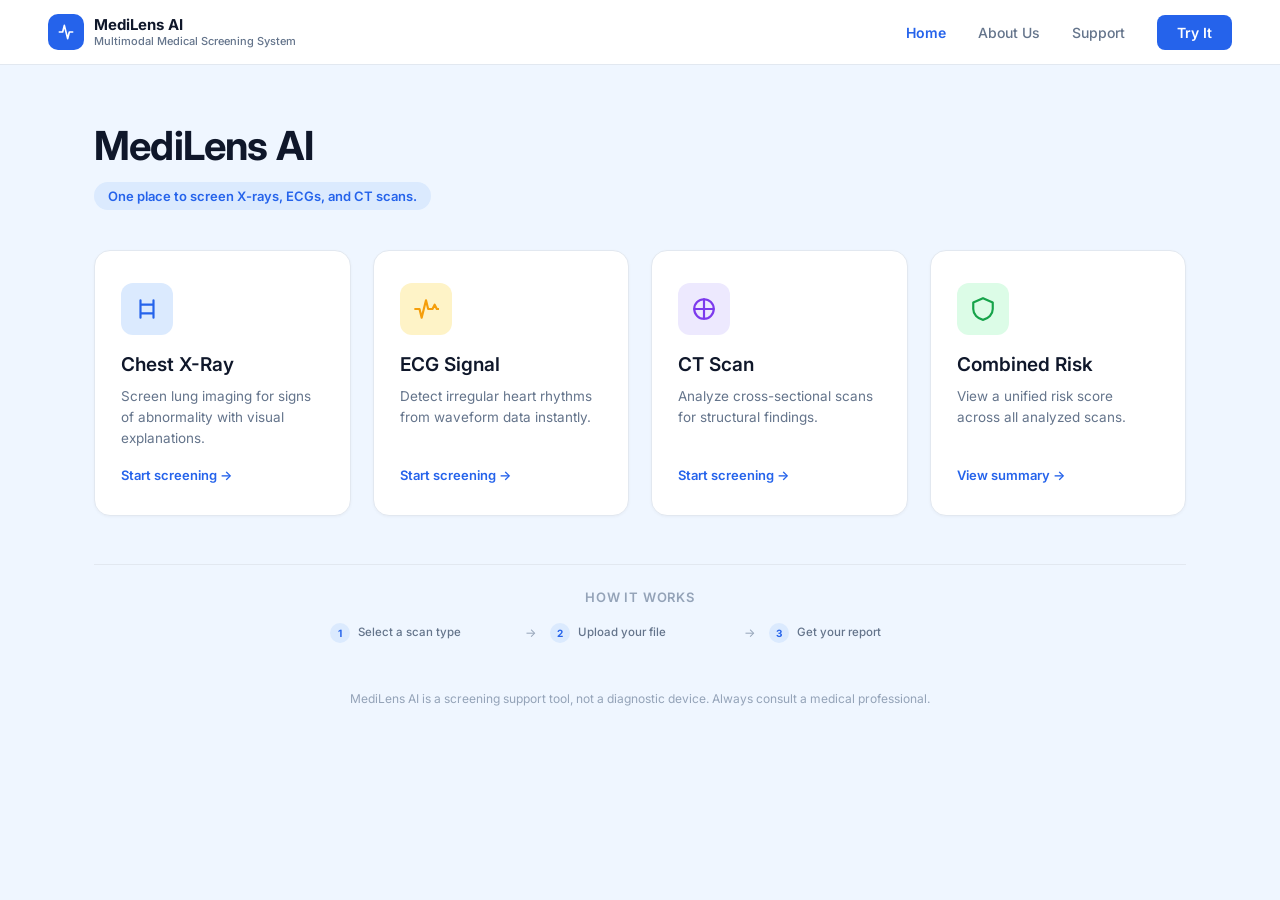
==== frontend/index.html @ 528334fc "Add files via upload" ====
<!DOCTYPE html>
<html lang="en">
<head>
<meta charset="UTF-8">
<meta name="viewport" content="width=device-width, initial-scale=1.0">
<title>MediLens AI</title>
<link rel="preconnect" href="https://fonts.googleapis.com">
<link href="https://fonts.googleapis.com/css2?family=Inter:wght@400;500;600;700&display=swap" rel="stylesheet">
<link rel="stylesheet" href="style.css">
<style>
  .hero {
    text-align: left;
    margin-bottom: 40px;
  }

  .hero h2 {
    font-size: 40px;
    font-weight: 700;
    color: var(--text-primary);
    letter-spacing: -0.02em;
    margin-bottom: 12px;
  }

  .tagline-pill {
    display: inline-block;
    background: var(--primary-light);
    color: var(--primary);
    font-size: 13px;
    font-weight: 600;
    padding: 6px 14px;
    border-radius: 20px;
  }

  /* Cards grid */
  .cards-grid {
    display: grid;
    grid-template-columns: repeat(4, 1fr);
    gap: 22px;
    margin-bottom: 48px;
  }

  .card {
    background: var(--surface);
    border: 1px solid var(--border);
    border-radius: 16px;
    padding: 32px 26px;
    min-height: 232px;
    display: flex;
    flex-direction: column;
    cursor: pointer;
    transition: transform 0.15s ease, box-shadow 0.15s ease;
    box-shadow: 0 1px 3px rgba(15, 23, 42, 0.04);
  }

  .card:hover {
    transform: translateY(-3px);
    box-shadow: 0 8px 24px rgba(15, 23, 42, 0.08);
    border-color: var(--primary);
  }

  .card-icon {
    width: 52px;
    height: 52px;
    border-radius: 12px;
    display: flex;
    align-items: center;
    justify-content: center;
    margin-bottom: 18px;
  }

  .card-icon svg {
    width: 26px;
    height: 26px;
  }

  .card.xray .card-icon { background: #DBEAFE; }
  .card.xray .card-icon svg { stroke: #2563EB; }

  .card.ecg .card-icon { background: #FEF3C7; }
  .card.ecg .card-icon svg { stroke: #F59E0B; }

  .card.ct .card-icon { background: #EDE9FE; }
  .card.ct .card-icon svg { stroke: #7C3AED; }

  .card.risk .card-icon { background: #DCFCE7; }
  .card.risk .card-icon svg { stroke: #16A34A; }

  .card h3 {
    font-size: 19px;
    font-weight: 600;
    margin-bottom: 10px;
  }

  .card p {
    font-size: 13.5px;
    color: var(--text-secondary);
    line-height: 1.55;
    flex-grow: 1;
  }

  .card-arrow {
    margin-top: 18px;
    font-size: 13px;
    font-weight: 600;
    color: var(--primary);
    display: flex;
    align-items: center;
    gap: 4px;
  }

  /* How it works */
  .how-it-works {
    border-top: 1px solid var(--border);
    padding-top: 24px;
  }

  .how-it-works h3 {
    font-size: 13px;
    font-weight: 600;
    color: var(--text-muted);
    text-align: center;
    text-transform: uppercase;
    letter-spacing: 0.06em;
    margin-bottom: 18px;
  }

  .steps-row {
    display: flex;
    align-items: center;
    justify-content: center;
    gap: 14px;
    max-width: 620px;
    margin: 0 auto;
  }

  .step {
    display: flex;
    align-items: center;
    gap: 8px;
    flex: 1;
  }

  .step-number {
    width: 20px;
    height: 20px;
    background: var(--primary-light);
    color: var(--primary);
    border-radius: 50%;
    display: flex;
    align-items: center;
    justify-content: center;
    font-size: 10px;
    font-weight: 700;
    flex-shrink: 0;
  }

  .step-text {
    font-size: 11.5px;
    font-weight: 500;
    color: var(--text-secondary);
    line-height: 1.3;
  }

  .step-arrow {
    color: var(--text-muted);
    font-size: 12px;
    flex-shrink: 0;
  }

  @media (max-width: 900px) {
    .cards-grid { grid-template-columns: repeat(2, 1fr); }
    .steps-row { flex-direction: column; gap: 12px; }
    .step-arrow { display: none; }
    .nav-links { gap: 16px; }
    .navbar { padding: 12px 20px; }
  }

  @media (max-width: 560px) {
    .cards-grid { grid-template-columns: 1fr; }
    .nav-links a:not(.nav-cta) { display: none; }
  }
</style>
</head>
<body>

  <nav class="navbar">
    <a href="index.html" class="navbar-brand">
      <div class="logo-mark">
        <svg viewBox="0 0 24 24" fill="none" stroke-width="2" stroke-linecap="round" stroke-linejoin="round">
          <path d="M4 12h4l2-8 4 16 2-8h4"/>
        </svg>
      </div>
      <div class="brand-text">
        <h1>MediLens AI</h1>
        <p>Multimodal Medical Screening System</p>
      </div>
    </a>
    <div class="nav-links">
      <a href="index.html" class="active">Home</a>
      <a href="about.html">About Us</a>
      <a href="support.html">Support</a>
      <a href="upload.html?type=xray" class="nav-cta">Try It</a>
    </div>
  </nav>

  <div class="container">
    <div class="hero">
      <h2>MediLens AI</h2>
      <span class="tagline-pill">One place to screen X-rays, ECGs, and CT scans.</span>
    </div>

    <div class="cards-grid">
      <div class="card xray" onclick="window.location.href='upload.html?type=xray'">
        <div class="card-icon">
          <svg viewBox="0 0 24 24" fill="none" stroke-width="2" stroke-linecap="round" stroke-linejoin="round">
            <path d="M6 4v16M18 4v16M6 8h12M6 16h12"/>
          </svg>
        </div>
        <h3>Chest X-Ray</h3>
        <p>Screen lung imaging for signs of abnormality with visual explanations.</p>
        <div class="card-arrow">Start screening →</div>
      </div>

      <div class="card ecg" onclick="window.location.href='upload-ecg.html'">
        <div class="card-icon">
          <svg viewBox="0 0 24 24" fill="none" stroke-width="2" stroke-linecap="round" stroke-linejoin="round">
            <path d="M2 12h4l2 8 4-16 2 8h4l2-4 2 4h2"/>
          </svg>
        </div>
        <h3>ECG Signal</h3>
        <p>Detect irregular heart rhythms from waveform data instantly.</p>
        <div class="card-arrow">Start screening →</div>
      </div>

      <div class="card ct" onclick="window.location.href='upload.html?type=ct'">
        <div class="card-icon">
          <svg viewBox="0 0 24 24" fill="none" stroke-width="2" stroke-linecap="round" stroke-linejoin="round">
            <circle cx="12" cy="12" r="9"/>
            <path d="M12 3v18M3 12h18"/>
          </svg>
        </div>
        <h3>CT Scan</h3>
        <p>Analyze cross-sectional scans for structural findings.</p>
        <div class="card-arrow">Start screening →</div>
      </div>

      <div class="card risk" onclick="window.location.href='risk-summary.html'">
        <div class="card-icon">
          <svg viewBox="0 0 24 24" fill="none" stroke-width="2" stroke-linecap="round" stroke-linejoin="round">
            <path d="M12 2 3 6v6c0 5 4 9 9 10 5-1 9-5 9-10V6l-9-4z"/>
          </svg>
        </div>
        <h3>Combined Risk</h3>
        <p>View a unified risk score across all analyzed scans.</p>
        <div class="card-arrow">View summary →</div>
      </div>
    </div>

    <div class="how-it-works">
      <h3>How It Works</h3>
      <div class="steps-row">
        <div class="step">
          <div class="step-number">1</div>
          <div class="step-text">Select a scan type</div>
        </div>
        <div class="step-arrow">→</div>
        <div class="step">
          <div class="step-number">2</div>
          <div class="step-text">Upload your file</div>
        </div>
        <div class="step-arrow">→</div>
        <div class="step">
          <div class="step-number">3</div>
          <div class="step-text">Get your report</div>
        </div>
      </div>
    </div>

    <p class="disclaimer">MediLens AI is a screening support tool, not a diagnostic device. Always consult a medical professional.</p>
  </div>

</body>
</html>
---- frontend/style.css ----
:root {
  --primary: #2563EB;
  --primary-dark: #1D4ED8;
  --primary-light: #DBEAFE;
  --bg: #EFF6FF;
  --surface: #FFFFFF;
  --border: #E2E8F0;
  --text-primary: #0F172A;
  --text-secondary: #64748B;
  --text-muted: #94A3B8;
}

* { margin: 0; padding: 0; box-sizing: border-box; }

body {
  font-family: 'Inter', sans-serif;
  background: var(--bg);
  color: var(--text-primary);
}

/* Navbar */
.navbar {
  display: flex;
  align-items: center;
  justify-content: space-between;
  padding: 14px 48px;
  background: var(--surface);
  border-bottom: 1px solid var(--border);
  position: sticky;
  top: 0;
  z-index: 10;
}

.navbar-brand {
  display: flex;
  align-items: center;
  gap: 10px;
  text-decoration: none;
}

.logo-mark {
  width: 36px;
  height: 36px;
  background: var(--primary);
  border-radius: 10px;
  display: flex;
  align-items: center;
  justify-content: center;
  flex-shrink: 0;
}

.logo-mark svg {
  width: 20px;
  height: 20px;
  stroke: white;
}

.brand-text h1 {
  font-size: 15px;
  font-weight: 700;
  line-height: 1.2;
  color: var(--text-primary);
}

.brand-text p {
  font-size: 11px;
  color: var(--text-secondary);
  font-weight: 500;
}

.nav-links {
  display: flex;
  align-items: center;
  gap: 32px;
}

.nav-links a {
  text-decoration: none;
  color: var(--text-secondary);
  font-size: 14px;
  font-weight: 500;
  transition: color 0.15s ease;
}

.nav-links a:hover {
  color: var(--primary);
}

.nav-links a.active {
  color: var(--primary);
  font-weight: 600;
}

.nav-cta {
  background: var(--primary);
  color: white !important;
  padding: 9px 20px;
  border-radius: 8px;
  font-weight: 600 !important;
}

.nav-cta:hover {
  background: var(--primary-dark) !important;
  color: white !important;
}

/* Shared container */
.container {
  max-width: 1140px;
  margin: 0 auto;
  padding: 56px 24px 40px;
}

/* Back link */
.back-link {
  display: inline-flex;
  align-items: center;
  gap: 6px;
  text-decoration: none;
  color: var(--text-secondary);
  font-size: 13px;
  font-weight: 500;
  margin-bottom: 24px;
}

.back-link:hover {
  color: var(--primary);
}

/* Disclaimer footer */
.disclaimer {
  text-align: center;
  font-size: 12px;
  color: var(--text-muted);
  margin-top: 32px;
  padding-top: 16px;
}

/* Buttons */
.btn {
  display: inline-flex;
  align-items: center;
  justify-content: center;
  gap: 8px;
  border: none;
  border-radius: 8px;
  font-family: 'Inter', sans-serif;
  font-weight: 600;
  font-size: 15px;
  cursor: pointer;
  transition: background 0.15s ease, transform 0.1s ease;
}

.btn-primary {
  background: var(--primary);
  color: white;
  padding: 13px 32px;
}

.btn-primary:hover {
  background: var(--primary-dark);
}

.btn-primary:disabled {
  background: var(--text-muted);
  cursor: not-allowed;
}
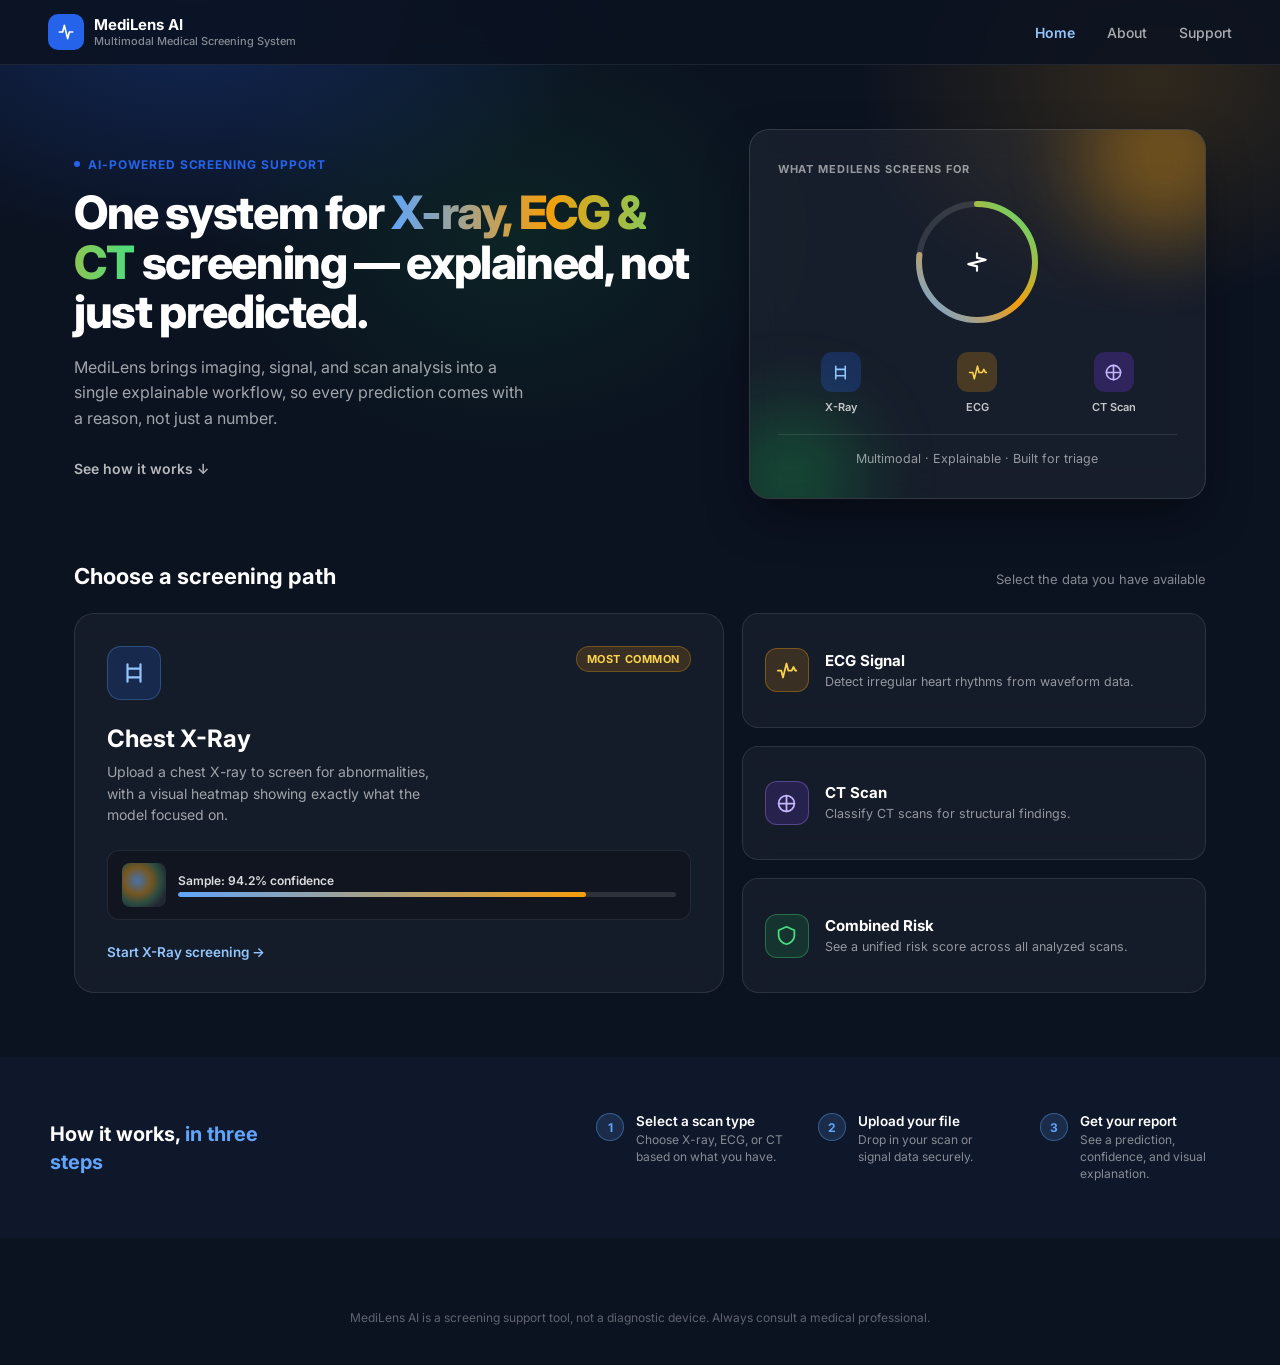
==== commit 877385ae: "Add files via upload" ====
--- a/frontend/index.html
+++ b/frontend/index.html
@@ -5,183 +5,458 @@
 <meta name="viewport" content="width=device-width, initial-scale=1.0">
 <title>MediLens AI</title>
 <link rel="preconnect" href="https://fonts.googleapis.com">
-<link href="https://fonts.googleapis.com/css2?family=Inter:wght@400;500;600;700&display=swap" rel="stylesheet">
+<link href="https://fonts.googleapis.com/css2?family=Inter:wght@400;500;600;700;800&display=swap" rel="stylesheet">
 <link rel="stylesheet" href="style.css">
 <style>
-  .hero {
-    text-align: left;
-    margin-bottom: 40px;
-  }
-
-  .hero h2 {
-    font-size: 40px;
-    font-weight: 700;
-    color: var(--text-primary);
-    letter-spacing: -0.02em;
-    margin-bottom: 12px;
-  }
-
-  .tagline-pill {
-    display: inline-block;
-    background: var(--primary-light);
-    color: var(--primary);
-    font-size: 13px;
-    font-weight: 600;
-    padding: 6px 14px;
-    border-radius: 20px;
-  }
-
-  /* Cards grid */
-  .cards-grid {
+  body {
+    overflow-x: hidden;
+    background: #0B1220;
+    color: white;
+  }
+
+  /* Dark navbar override for this page */
+  .navbar {
+    background: rgba(11, 18, 32, 0.85);
+    backdrop-filter: blur(12px);
+    border-bottom: 1px solid rgba(255,255,255,0.08);
+  }
+
+  .navbar .brand-text h1 { color: white; }
+  .navbar .brand-text p { color: rgba(255,255,255,0.5); }
+  .navbar .nav-links a { color: rgba(255,255,255,0.65); }
+  .navbar .nav-links a:hover,
+  .navbar .nav-links a.active { color: #93C5FD; }
+
+  /* Ambient background glow, sits behind everything */
+  .ambient-glow {
+    position: absolute;
+    top: 0; left: 0; right: 0;
+    height: 780px;
+    background:
+      radial-gradient(ellipse 700px 420px at 15% 0%, rgba(37,99,235,0.28), transparent 60%),
+      radial-gradient(ellipse 500px 380px at 90% 10%, rgba(245,158,11,0.16), transparent 60%),
+      radial-gradient(ellipse 500px 380px at 40% 30%, rgba(22,163,74,0.12), transparent 60%);
+    pointer-events: none;
+    z-index: 0;
+  }
+
+  .hero-section, .modality-section { position: relative; z-index: 1; }
+
+  /* ===== HERO ===== */
+  .hero-section {
+    max-width: 1180px;
+    margin: 0 auto;
+    padding: 64px 24px 56px;
     display: grid;
-    grid-template-columns: repeat(4, 1fr);
-    gap: 22px;
-    margin-bottom: 48px;
-  }
-
-  .card {
-    background: var(--surface);
-    border: 1px solid var(--border);
-    border-radius: 16px;
-    padding: 32px 26px;
-    min-height: 232px;
-    display: flex;
-    flex-direction: column;
-    cursor: pointer;
-    transition: transform 0.15s ease, box-shadow 0.15s ease;
-    box-shadow: 0 1px 3px rgba(15, 23, 42, 0.04);
-  }
-
-  .card:hover {
-    transform: translateY(-3px);
-    box-shadow: 0 8px 24px rgba(15, 23, 42, 0.08);
-    border-color: var(--primary);
-  }
-
-  .card-icon {
-    width: 52px;
-    height: 52px;
-    border-radius: 12px;
-    display: flex;
+    grid-template-columns: 1.15fr 0.85fr;
+    gap: 56px;
     align-items: center;
-    justify-content: center;
-    margin-bottom: 18px;
-  }
-
-  .card-icon svg {
-    width: 26px;
-    height: 26px;
-  }
-
-  .card.xray .card-icon { background: #DBEAFE; }
-  .card.xray .card-icon svg { stroke: #2563EB; }
-
-  .card.ecg .card-icon { background: #FEF3C7; }
-  .card.ecg .card-icon svg { stroke: #F59E0B; }
-
-  .card.ct .card-icon { background: #EDE9FE; }
-  .card.ct .card-icon svg { stroke: #7C3AED; }
-
-  .card.risk .card-icon { background: #DCFCE7; }
-  .card.risk .card-icon svg { stroke: #16A34A; }
-
-  .card h3 {
-    font-size: 19px;
-    font-weight: 600;
-    margin-bottom: 10px;
-  }
-
-  .card p {
-    font-size: 13.5px;
-    color: var(--text-secondary);
-    line-height: 1.55;
-    flex-grow: 1;
-  }
-
-  .card-arrow {
-    margin-top: 18px;
-    font-size: 13px;
-    font-weight: 600;
-    color: var(--primary);
-    display: flex;
-    align-items: center;
-    gap: 4px;
-  }
-
-  /* How it works */
-  .how-it-works {
-    border-top: 1px solid var(--border);
-    padding-top: 24px;
-  }
-
-  .how-it-works h3 {
-    font-size: 13px;
-    font-weight: 600;
-    color: var(--text-muted);
-    text-align: center;
-    text-transform: uppercase;
-    letter-spacing: 0.06em;
-    margin-bottom: 18px;
-  }
-
-  .steps-row {
-    display: flex;
-    align-items: center;
-    justify-content: center;
-    gap: 14px;
-    max-width: 620px;
-    margin: 0 auto;
-  }
-
-  .step {
-    display: flex;
+  }
+
+  .hero-eyebrow {
+    display: inline-flex;
     align-items: center;
     gap: 8px;
+    font-size: 12px;
+    font-weight: 700;
+    color: var(--primary);
+    text-transform: uppercase;
+    letter-spacing: 0.08em;
+    margin-bottom: 16px;
+  }
+
+  .hero-eyebrow::before {
+    content: '';
+    width: 6px;
+    height: 6px;
+    border-radius: 50%;
+    background: var(--primary);
+  }
+
+  .hero-title {
+    font-size: 46px;
+    font-weight: 800;
+    line-height: 1.08;
+    letter-spacing: -0.03em;
+    color: white;
+    margin-bottom: 18px;
+  }
+
+  .hero-title em {
+    font-style: normal;
+    background: linear-gradient(90deg, #60A5FA, #F59E0B, #4ADE80);
+    -webkit-background-clip: text;
+    background-clip: text;
+    color: transparent;
+  }
+
+  .hero-desc {
+    font-size: 16px;
+    color: rgba(255,255,255,0.62);
+    line-height: 1.6;
+    max-width: 460px;
+    margin-bottom: 28px;
+  }
+
+  .hero-cta-row {
+    display: flex;
+    align-items: center;
+    gap: 14px;
+  }
+
+  .hero-scroll-link {
+    font-size: 14px;
+    font-weight: 600;
+    color: rgba(255,255,255,0.7);
+    text-decoration: none;
+  }
+
+  .hero-scroll-link:hover { color: #FCD34D; }
+
+  /* ---- Brand panel (decorative visual anchor, not fabricated data) ---- */
+  .brand-panel {
+    position: relative;
+    background: rgba(255,255,255,0.05);
+    backdrop-filter: blur(16px);
+    border: 1px solid rgba(255,255,255,0.12);
+    border-radius: 20px;
+    padding: 32px 28px;
+    color: white;
+    box-shadow: 0 20px 50px -12px rgba(0,0,0,0.5);
+    overflow: hidden;
+  }
+
+  .brand-panel::before,
+  .brand-panel::after {
+    content: '';
+    position: absolute;
+    border-radius: 50%;
+    filter: blur(40px);
+    opacity: 0.35;
+  }
+
+  .brand-panel::before {
+    width: 160px; height: 160px;
+    background: #F59E0B;
+    top: -50px; right: -40px;
+  }
+
+  .brand-panel::after {
+    width: 140px; height: 140px;
+    background: #16A34A;
+    bottom: -50px; left: -30px;
+  }
+
+  .brand-panel-inner { position: relative; z-index: 1; }
+
+  .brand-eyebrow {
+    font-size: 11px;
+    font-weight: 700;
+    text-transform: uppercase;
+    letter-spacing: 0.08em;
+    color: rgba(255,255,255,0.55);
+    margin-bottom: 22px;
+  }
+
+  .brand-ring-wrap {
+    display: flex;
+    justify-content: center;
+    margin-bottom: 26px;
+  }
+
+  .brand-ring {
+    position: relative;
+    width: 128px;
+    height: 128px;
+  }
+
+  .brand-ring svg { transform: rotate(-90deg); }
+  .brand-ring-track { fill: none; stroke: rgba(255,255,255,0.12); stroke-width: 6; }
+  .brand-ring-fill {
+    fill: none;
+    stroke: url(#ringGradient);
+    stroke-width: 6;
+    stroke-linecap: round;
+    stroke-dasharray: 320;
+    stroke-dashoffset: 40;
+  }
+
+  .brand-ring-icon {
+    position: absolute;
+    top: 50%; left: 50%;
+    transform: translate(-50%, -50%);
+    width: 44px; height: 44px;
+    display: flex; align-items: center; justify-content: center;
+  }
+
+  .brand-ring-icon svg { width: 26px; height: 26px; stroke: white; }
+
+  .brand-modalities {
+    display: flex;
+    justify-content: space-between;
+    gap: 10px;
+    margin-bottom: 20px;
+  }
+
+  .brand-mod-item {
     flex: 1;
-  }
-
-  .step-number {
-    width: 20px;
-    height: 20px;
-    background: var(--primary-light);
-    color: var(--primary);
+    text-align: center;
+  }
+
+  .brand-mod-icon {
+    width: 40px; height: 40px;
+    border-radius: 11px;
+    display: flex; align-items: center; justify-content: center;
+    margin: 0 auto 8px;
+  }
+
+  .brand-mod-icon svg { width: 19px; height: 19px; }
+
+  .brand-mod-item.xray .brand-mod-icon { background: rgba(37,99,235,0.25); }
+  .brand-mod-item.xray .brand-mod-icon svg { stroke: #93C5FD; }
+
+  .brand-mod-item.ecg .brand-mod-icon { background: rgba(245,158,11,0.22); }
+  .brand-mod-item.ecg .brand-mod-icon svg { stroke: #FCD34D; }
+
+  .brand-mod-item.ct .brand-mod-icon { background: rgba(124,58,237,0.25); }
+  .brand-mod-item.ct .brand-mod-icon svg { stroke: #C4B5FD; }
+
+  .brand-mod-label { font-size: 11px; font-weight: 600; color: rgba(255,255,255,0.75); }
+
+  .brand-panel-footer {
+    text-align: center;
+    font-size: 12.5px;
+    color: rgba(255,255,255,0.55);
+    padding-top: 16px;
+    border-top: 1px solid rgba(255,255,255,0.1);
+  }
+
+  /* ===== BENTO MODALITY SECTION ===== */
+  .modality-section {
+    max-width: 1180px;
+    margin: 0 auto;
+    padding: 8px 24px 64px;
+  }
+
+  .section-heading-row {
+    display: flex;
+    align-items: baseline;
+    justify-content: space-between;
+    margin-bottom: 24px;
+  }
+
+  .section-heading-row h2 {
+    font-size: 22px;
+    font-weight: 700;
+    color: white;
+  }
+
+  .section-heading-row span {
+    font-size: 13px;
+    color: rgba(255,255,255,0.5);
+  }
+
+  .bento-grid {
+    display: grid;
+    grid-template-columns: 1.4fr 1fr;
+    gap: 18px;
+  }
+
+  .bento-featured {
+    background: rgba(255,255,255,0.045);
+    backdrop-filter: blur(12px);
+    border: 1px solid rgba(255,255,255,0.1);
+    border-radius: 20px;
+    padding: 32px;
+    cursor: pointer;
+    transition: transform 0.18s ease, box-shadow 0.18s ease, border-color 0.18s ease;
+    display: flex;
+    flex-direction: column;
+    justify-content: space-between;
+    gap: 24px;
+  }
+
+  .bento-featured:hover {
+    transform: translateY(-4px);
+    box-shadow: 0 16px 40px -12px rgba(37, 99, 235, 0.35);
+    border-color: rgba(96,165,250,0.5);
+  }
+
+  .bento-featured-top {
+    display: flex;
+    align-items: flex-start;
+    justify-content: space-between;
+  }
+
+  .bento-badge {
+    width: 54px; height: 54px;
+    border-radius: 14px;
+    background: rgba(37,99,235,0.18);
+    display: flex; align-items: center; justify-content: center;
+    box-shadow: inset 0 0 0 1px rgba(96,165,250,0.3);
+  }
+
+  .bento-badge svg { width: 26px; height: 26px; stroke: #93C5FD; }
+
+  .bento-tag {
+    font-size: 11px;
+    font-weight: 700;
+    text-transform: uppercase;
+    letter-spacing: 0.05em;
+    color: #FCD34D;
+    background: rgba(245,158,11,0.16);
+    border: 1px solid rgba(245,158,11,0.3);
+    padding: 5px 10px;
+    border-radius: 20px;
+  }
+
+  .bento-featured h3 { font-size: 24px; font-weight: 700; color: white; margin-bottom: 8px; }
+  .bento-featured p { font-size: 14px; color: rgba(255,255,255,0.6); line-height: 1.55; max-width: 340px; }
+
+  .bento-mini-preview {
+    display: flex;
+    align-items: center;
+    gap: 12px;
+    background: rgba(0,0,0,0.2);
+    border: 1px solid rgba(255,255,255,0.08);
+    border-radius: 12px;
+    padding: 12px 14px;
+  }
+
+  .bento-mini-heat {
+    width: 44px; height: 44px;
+    border-radius: 8px;
+    background: radial-gradient(circle at 35% 40%, rgba(96,165,250,0.6) 0%, rgba(245,158,11,0.4) 35%, rgba(74,222,128,0.2) 60%, transparent 80%);
+    background-color: rgba(255,255,255,0.08);
+    flex-shrink: 0;
+  }
+
+  .bento-mini-text { flex-grow: 1; }
+  .bento-mini-label { font-size: 12px; font-weight: 600; color: rgba(255,255,255,0.85); margin-bottom: 4px; }
+  .bento-mini-track { height: 5px; background: rgba(255,255,255,0.12); border-radius: 3px; overflow: hidden; }
+  .bento-mini-fill { height: 100%; width: 82%; background: linear-gradient(90deg, #60A5FA, #F59E0B); border-radius: 3px; }
+
+  .bento-arrow-cta {
+    font-size: 13.5px; font-weight: 600; color: #93C5FD;
+    display: flex; align-items: center; gap: 6px;
+  }
+
+  .bento-side-col {
+    display: flex;
+    flex-direction: column;
+    gap: 18px;
+  }
+
+  .bento-small {
+    background: rgba(255,255,255,0.045);
+    backdrop-filter: blur(12px);
+    border: 1px solid rgba(255,255,255,0.1);
+    border-radius: 16px;
+    padding: 20px 22px;
+    display: flex;
+    align-items: center;
+    gap: 16px;
+    cursor: pointer;
+    flex: 1;
+    transition: transform 0.18s ease, box-shadow 0.18s ease, border-color 0.18s ease;
+  }
+
+  .bento-small:hover {
+    transform: translateX(4px);
+    box-shadow: 0 10px 28px -10px rgba(0, 0, 0, 0.4);
+    border-color: rgba(255,255,255,0.28);
+  }
+
+  .bento-small-icon {
+    width: 44px; height: 44px;
+    border-radius: 12px;
+    display: flex; align-items: center; justify-content: center;
+    flex-shrink: 0;
+  }
+
+  .bento-small-icon svg { width: 21px; height: 21px; }
+
+  .bento-small.ecg .bento-small-icon { background: rgba(245,158,11,0.16); box-shadow: inset 0 0 0 1px rgba(245,158,11,0.35); }
+  .bento-small.ecg .bento-small-icon svg { stroke: #FCD34D; }
+
+  .bento-small.ct .bento-small-icon { background: rgba(124,58,237,0.18); box-shadow: inset 0 0 0 1px rgba(167,139,250,0.35); }
+  .bento-small.ct .bento-small-icon svg { stroke: #C4B5FD; }
+
+  .bento-small.risk .bento-small-icon { background: rgba(22,163,74,0.18); box-shadow: inset 0 0 0 1px rgba(74,222,128,0.35); }
+  .bento-small.risk .bento-small-icon svg { stroke: #4ADE80; }
+
+  .bento-small-text h4 { font-size: 15px; font-weight: 700; color: white; margin-bottom: 3px; }
+  .bento-small-text p { font-size: 12.5px; color: rgba(255,255,255,0.55); line-height: 1.4; }
+
+  /* ===== DARK HOW-IT-WORKS BAND ===== */
+  .how-band {
+    background: #0F172A;
+    padding: 56px 24px;
+  }
+
+  .how-inner {
+    max-width: 1180px;
+    margin: 0 auto;
+    display: flex;
+    align-items: center;
+    justify-content: space-between;
+    gap: 40px;
+    flex-wrap: wrap;
+  }
+
+  .how-inner-title {
+    color: white;
+    font-size: 20px;
+    font-weight: 700;
+    max-width: 240px;
+    line-height: 1.4;
+  }
+
+  .how-inner-title span { color: #60A5FA; }
+
+  .how-steps {
+    display: flex;
+    gap: 32px;
+    flex-wrap: wrap;
+  }
+
+  .how-step {
+    display: flex;
+    align-items: flex-start;
+    gap: 12px;
+    max-width: 190px;
+  }
+
+  .how-step-num {
+    width: 28px; height: 28px;
     border-radius: 50%;
-    display: flex;
-    align-items: center;
-    justify-content: center;
-    font-size: 10px;
-    font-weight: 700;
+    background: rgba(96,165,250,0.15);
+    border: 1px solid rgba(96,165,250,0.4);
+    color: #60A5FA;
+    display: flex; align-items: center; justify-content: center;
+    font-size: 12px; font-weight: 700;
     flex-shrink: 0;
   }
 
-  .step-text {
-    font-size: 11.5px;
-    font-weight: 500;
-    color: var(--text-secondary);
-    line-height: 1.3;
-  }
-
-  .step-arrow {
-    color: var(--text-muted);
-    font-size: 12px;
-    flex-shrink: 0;
-  }
+  .how-step-text h5 { color: white; font-size: 13.5px; font-weight: 600; margin-bottom: 3px; }
+  .how-step-text p { color: rgba(255,255,255,0.5); font-size: 12px; line-height: 1.4; }
 
   @media (max-width: 900px) {
-    .cards-grid { grid-template-columns: repeat(2, 1fr); }
-    .steps-row { flex-direction: column; gap: 12px; }
-    .step-arrow { display: none; }
-    .nav-links { gap: 16px; }
-    .navbar { padding: 12px 20px; }
+    .hero-section { grid-template-columns: 1fr; padding-top: 40px; }
+    .bento-grid { grid-template-columns: 1fr; }
+    .how-inner { flex-direction: column; align-items: flex-start; }
+    .hero-title { font-size: 34px; }
   }
 
   @media (max-width: 560px) {
-    .cards-grid { grid-template-columns: 1fr; }
-    .nav-links a:not(.nav-cta) { display: none; }
+    .preview-modalities { flex-direction: column; }
+    .bento-small { flex-direction: column; align-items: flex-start; }
   }
 </style>
 </head>
 <body>
+
+  <div class="ambient-glow"></div>
 
   <nav class="navbar">
     <a href="index.html" class="navbar-brand">
@@ -197,86 +472,184 @@
     </a>
     <div class="nav-links">
       <a href="index.html" class="active">Home</a>
-      <a href="about.html">About Us</a>
+      <a href="about.html">About</a>
       <a href="support.html">Support</a>
-      <a href="upload.html?type=xray" class="nav-cta">Try It</a>
     </div>
   </nav>
 
-  <div class="container">
-    <div class="hero">
-      <h2>MediLens AI</h2>
-      <span class="tagline-pill">One place to screen X-rays, ECGs, and CT scans.</span>
-    </div>
-
-    <div class="cards-grid">
-      <div class="card xray" onclick="window.location.href='upload.html?type=xray'">
-        <div class="card-icon">
-          <svg viewBox="0 0 24 24" fill="none" stroke-width="2" stroke-linecap="round" stroke-linejoin="round">
-            <path d="M6 4v16M18 4v16M6 8h12M6 16h12"/>
-          </svg>
-        </div>
-        <h3>Chest X-Ray</h3>
-        <p>Screen lung imaging for signs of abnormality with visual explanations.</p>
-        <div class="card-arrow">Start screening →</div>
-      </div>
-
-      <div class="card ecg" onclick="window.location.href='upload-ecg.html'">
-        <div class="card-icon">
-          <svg viewBox="0 0 24 24" fill="none" stroke-width="2" stroke-linecap="round" stroke-linejoin="round">
-            <path d="M2 12h4l2 8 4-16 2 8h4l2-4 2 4h2"/>
-          </svg>
-        </div>
-        <h3>ECG Signal</h3>
-        <p>Detect irregular heart rhythms from waveform data instantly.</p>
-        <div class="card-arrow">Start screening →</div>
-      </div>
-
-      <div class="card ct" onclick="window.location.href='upload.html?type=ct'">
-        <div class="card-icon">
-          <svg viewBox="0 0 24 24" fill="none" stroke-width="2" stroke-linecap="round" stroke-linejoin="round">
-            <circle cx="12" cy="12" r="9"/>
-            <path d="M12 3v18M3 12h18"/>
-          </svg>
-        </div>
-        <h3>CT Scan</h3>
-        <p>Analyze cross-sectional scans for structural findings.</p>
-        <div class="card-arrow">Start screening →</div>
-      </div>
-
-      <div class="card risk" onclick="window.location.href='risk-summary.html'">
-        <div class="card-icon">
-          <svg viewBox="0 0 24 24" fill="none" stroke-width="2" stroke-linecap="round" stroke-linejoin="round">
-            <path d="M12 2 3 6v6c0 5 4 9 9 10 5-1 9-5 9-10V6l-9-4z"/>
-          </svg>
-        </div>
-        <h3>Combined Risk</h3>
-        <p>View a unified risk score across all analyzed scans.</p>
-        <div class="card-arrow">View summary →</div>
+  <!-- HERO -->
+  <section class="hero-section">
+    <div>
+      <div class="hero-eyebrow">AI-Powered Screening Support</div>
+      <h1 class="hero-title">One system for <em>X-ray, ECG &amp; CT</em> screening — explained, not just predicted.</h1>
+      <p class="hero-desc">MediLens brings imaging, signal, and scan analysis into a single explainable workflow, so every prediction comes with a reason, not just a number.</p>
+      <div class="hero-cta-row">
+        <a href="#modalities" class="hero-scroll-link">See how it works ↓</a>
       </div>
     </div>
 
-    <div class="how-it-works">
-      <h3>How It Works</h3>
-      <div class="steps-row">
-        <div class="step">
-          <div class="step-number">1</div>
-          <div class="step-text">Select a scan type</div>
-        </div>
-        <div class="step-arrow">→</div>
-        <div class="step">
-          <div class="step-number">2</div>
-          <div class="step-text">Upload your file</div>
-        </div>
-        <div class="step-arrow">→</div>
-        <div class="step">
-          <div class="step-number">3</div>
-          <div class="step-text">Get your report</div>
-        </div>
+    <div class="brand-panel">
+      <div class="brand-panel-inner">
+        <div class="brand-eyebrow">What MediLens Screens For</div>
+
+        <div class="brand-ring-wrap">
+          <div class="brand-ring">
+            <svg viewBox="0 0 128 128">
+              <defs>
+                <linearGradient id="ringGradient" x1="0%" y1="0%" x2="100%" y2="100%">
+                  <stop offset="0%" stop-color="#60A5FA"/>
+                  <stop offset="50%" stop-color="#F59E0B"/>
+                  <stop offset="100%" stop-color="#4ADE80"/>
+                </linearGradient>
+              </defs>
+              <circle class="brand-ring-track" cx="64" cy="64" r="58"/>
+              <circle class="brand-ring-fill" cx="64" cy="64" r="58"/>
+            </svg>
+            <div class="brand-ring-icon">
+              <svg viewBox="0 0 24 24" fill="none" stroke-width="2" stroke-linecap="round" stroke-linejoin="round">
+                <path d="M4 12h4l2-8 4 16 2-8h4"/>
+              </svg>
+            </div>
+          </div>
+        </div>
+
+        <div class="brand-modalities">
+          <div class="brand-mod-item xray">
+            <div class="brand-mod-icon">
+              <svg viewBox="0 0 24 24" fill="none" stroke-width="2" stroke-linecap="round" stroke-linejoin="round">
+                <path d="M6 4v16M18 4v16M6 8h12M6 16h12"/>
+              </svg>
+            </div>
+            <div class="brand-mod-label">X-Ray</div>
+          </div>
+          <div class="brand-mod-item ecg">
+            <div class="brand-mod-icon">
+              <svg viewBox="0 0 24 24" fill="none" stroke-width="2" stroke-linecap="round" stroke-linejoin="round">
+                <path d="M2 12h4l2 8 4-16 2 8h4l2-4 2 4h2"/>
+              </svg>
+            </div>
+            <div class="brand-mod-label">ECG</div>
+          </div>
+          <div class="brand-mod-item ct">
+            <div class="brand-mod-icon">
+              <svg viewBox="0 0 24 24" fill="none" stroke-width="2" stroke-linecap="round" stroke-linejoin="round">
+                <circle cx="12" cy="12" r="9"/>
+                <path d="M12 3v18M3 12h18"/>
+              </svg>
+            </div>
+            <div class="brand-mod-label">CT Scan</div>
+          </div>
+        </div>
+
+        <div class="brand-panel-footer">Multimodal · Explainable · Built for triage</div>
       </div>
     </div>
-
-    <p class="disclaimer">MediLens AI is a screening support tool, not a diagnostic device. Always consult a medical professional.</p>
+  </section>
+
+  <!-- MODALITY BENTO GRID -->
+  <section class="modality-section" id="modalities">
+    <div class="section-heading-row">
+      <h2>Choose a screening path</h2>
+      <span>Select the data you have available</span>
+    </div>
+
+    <div class="bento-grid">
+      <div class="bento-featured" onclick="window.location.href='upload.html?type=xray'">
+        <div class="bento-featured-top">
+          <div class="bento-badge">
+            <svg viewBox="0 0 24 24" fill="none" stroke-width="2" stroke-linecap="round" stroke-linejoin="round">
+              <path d="M6 4v16M18 4v16M6 8h12M6 16h12"/>
+            </svg>
+          </div>
+          <span class="bento-tag">Most common</span>
+        </div>
+        <div>
+          <h3>Chest X-Ray</h3>
+          <p>Upload a chest X-ray to screen for abnormalities, with a visual heatmap showing exactly what the model focused on.</p>
+        </div>
+        <div class="bento-mini-preview">
+          <div class="bento-mini-heat"></div>
+          <div class="bento-mini-text">
+            <div class="bento-mini-label">Sample: 94.2% confidence</div>
+            <div class="bento-mini-track"><div class="bento-mini-fill"></div></div>
+          </div>
+        </div>
+        <div class="bento-arrow-cta">Start X-Ray screening →</div>
+      </div>
+
+      <div class="bento-side-col">
+        <div class="bento-small ecg" onclick="window.location.href='upload-ecg.html'">
+          <div class="bento-small-icon">
+            <svg viewBox="0 0 24 24" fill="none" stroke-width="2" stroke-linecap="round" stroke-linejoin="round">
+              <path d="M2 12h4l2 8 4-16 2 8h4l2-4 2 4h2"/>
+            </svg>
+          </div>
+          <div class="bento-small-text">
+            <h4>ECG Signal</h4>
+            <p>Detect irregular heart rhythms from waveform data.</p>
+          </div>
+        </div>
+
+        <div class="bento-small ct" onclick="window.location.href='upload.html?type=ct'">
+          <div class="bento-small-icon">
+            <svg viewBox="0 0 24 24" fill="none" stroke-width="2" stroke-linecap="round" stroke-linejoin="round">
+              <circle cx="12" cy="12" r="9"/>
+              <path d="M12 3v18M3 12h18"/>
+            </svg>
+          </div>
+          <div class="bento-small-text">
+            <h4>CT Scan</h4>
+            <p>Classify CT scans for structural findings.</p>
+          </div>
+        </div>
+
+        <div class="bento-small risk" onclick="window.location.href='risk-summary.html'">
+          <div class="bento-small-icon">
+            <svg viewBox="0 0 24 24" fill="none" stroke-width="2" stroke-linecap="round" stroke-linejoin="round">
+              <path d="M12 2 3 6v6c0 5 4 9 9 10 5-1 9-5 9-10V6l-9-4z"/>
+            </svg>
+          </div>
+          <div class="bento-small-text">
+            <h4>Combined Risk</h4>
+            <p>See a unified risk score across all analyzed scans.</p>
+          </div>
+        </div>
+      </div>
+    </div>
+  </section>
+
+  <!-- DARK HOW IT WORKS -->
+  <section class="how-band">
+    <div class="how-inner">
+      <div class="how-inner-title">How it works, <span>in three steps</span></div>
+      <div class="how-steps">
+        <div class="how-step">
+          <div class="how-step-num">1</div>
+          <div class="how-step-text">
+            <h5>Select a scan type</h5>
+            <p>Choose X-ray, ECG, or CT based on what you have.</p>
+          </div>
+        </div>
+        <div class="how-step">
+          <div class="how-step-num">2</div>
+          <div class="how-step-text">
+            <h5>Upload your file</h5>
+            <p>Drop in your scan or signal data securely.</p>
+          </div>
+        </div>
+        <div class="how-step">
+          <div class="how-step-num">3</div>
+          <div class="how-step-text">
+            <h5>Get your report</h5>
+            <p>See a prediction, confidence, and visual explanation.</p>
+          </div>
+        </div>
+      </div>
+    </div>
+  </section>
+
+  <div class="container" style="padding-top: 24px; padding-bottom: 40px;">
+    <p class="disclaimer" style="color: rgba(255,255,255,0.35); border-color: rgba(255,255,255,0.08);">MediLens AI is a screening support tool, not a diagnostic device. Always consult a medical professional.</p>
   </div>
 
 </body>
